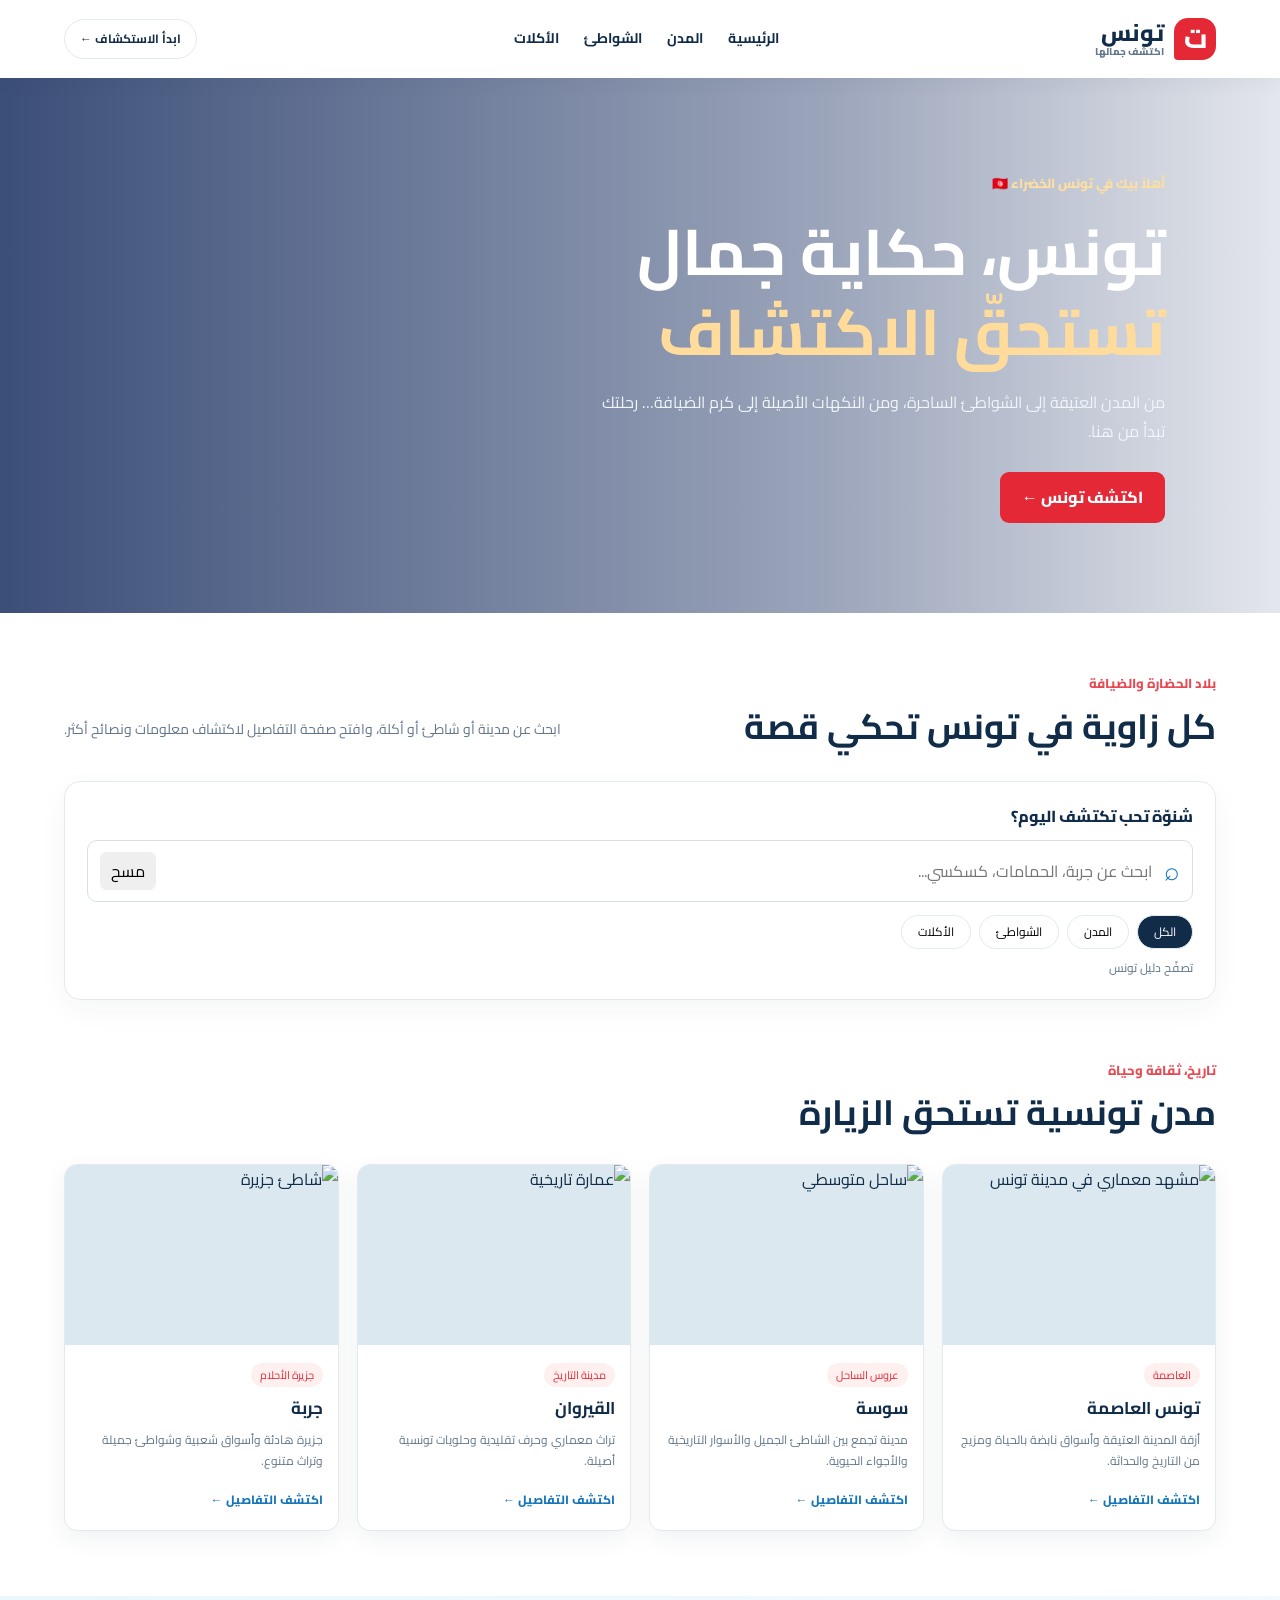
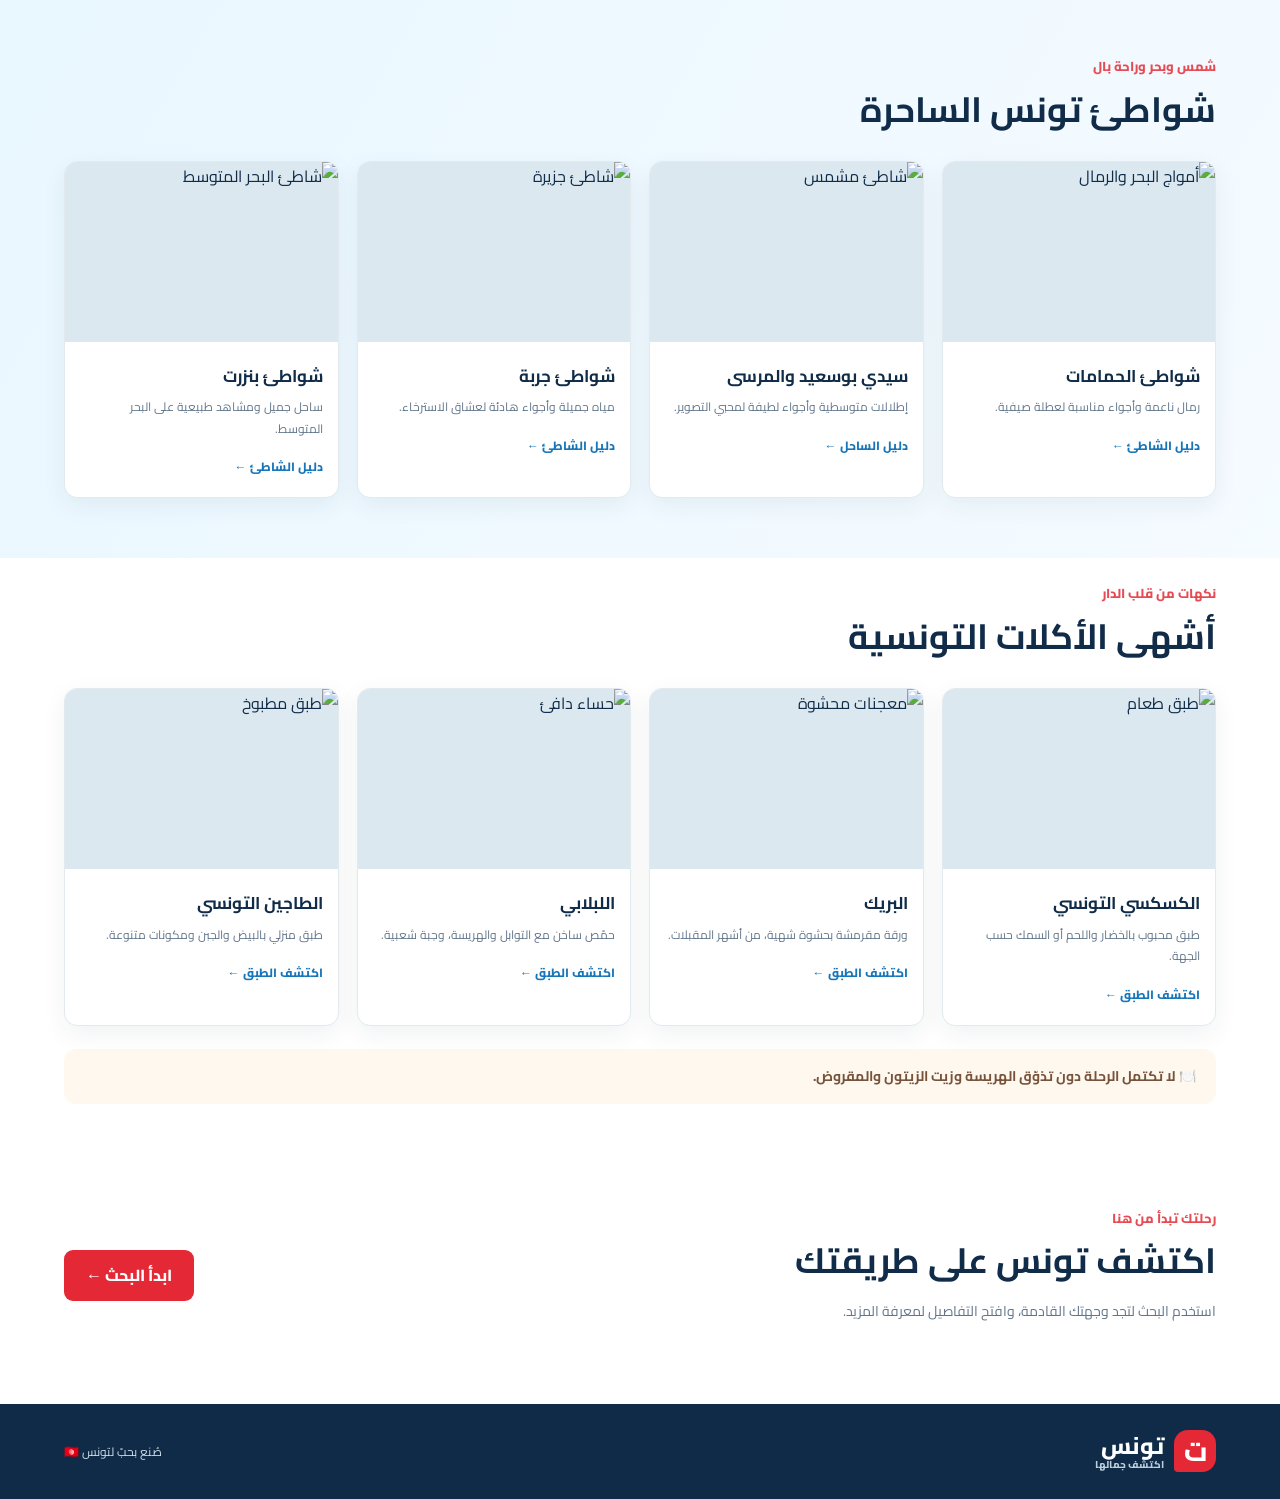
==== index.html @ 90a3eff9 "Add files via upload" ====
<!doctype html>
<html lang="ar" dir="rtl"><head>
<meta charset="utf-8"><meta name="viewport" content="width=device-width,initial-scale=1">
<meta name="description" content="دليلك لاكتشاف مدن تونس وشواطئها وأكلاتها التقليدية">
<title>تونس | اكتشف جمالها</title><link rel="stylesheet" href="style.css">
<link href="https://fonts.googleapis.com/css2?family=Cairo:wght@400;600;700;800&display=swap" rel="stylesheet">
<script src="app.js" defer></script></head><body>
<header class="topbar"><a class="brand" href="index.html"><span class="logo">ت</span><span>تونس<small>اكتشف جمالها</small></span></a><button id="menuToggle" class="menu-toggle" aria-label="القائمة">☰</button><nav id="mainNav"><a href="#home">الرئيسية</a><a href="#cities">المدن</a><a href="#beaches">الشواطئ</a><a href="#food">الأكلات</a></nav><a class="nav-cta" href="#explore">ابدأ الاستكشاف ←</a></header>
<main><section class="hero" id="home"><div class="shade"></div><div class="hero-text"><span class="kicker">أهلاً بيك في تونس الخضراء 🇹🇳</span><h1>تونس، حكاية جمال<br><em>تستحقّ الاكتشاف</em></h1><p>من المدن العتيقة إلى الشواطئ الساحرة، ومن النكهات الأصيلة إلى كرم الضيافة… رحلتك تبدأ من هنا.</p><a class="btn" href="#explore">اكتشف تونس ←</a></div></section>
<section class="intro wrap" id="explore"><div><span class="kicker">بلاد الحضارة والضيافة</span><h2>كل زاوية في تونس تحكي قصة</h2></div><p>ابحث عن مدينة أو شاطئ أو أكلة، وافتح صفحة التفاصيل لاكتشاف معلومات ونصائح أكثر.</p></section>
<section class="search wrap"><label for="siteSearch">شنوّة تحب تكتشف اليوم؟</label><div class="searchbox"><span>⌕</span><input id="siteSearch" type="search" placeholder="ابحث عن جربة، الحمامات، كسكسي..." autocomplete="off"><button id="clearSearch">مسح</button></div><div class="filters"><button class="filter selected" data-filter="all">الكل</button><button class="filter" data-filter="city">المدن</button><button class="filter" data-filter="beach">الشواطئ</button><button class="filter" data-filter="food">الأكلات</button></div><p id="resultCount" aria-live="polite">تصفّح دليل تونس</p></section>
<section class="section wrap" id="cities"><div class="section-title"><div><span class="kicker">تاريخ، ثقافة وحياة</span><h2>مدن تونسية تستحق الزيارة</h2></div></div><div class="cards">
<article class="card searchable" data-type="city" data-search="تونس العاصمة المدينة العتيقة أسواق تاريخ"><img loading="lazy" src="https://www.annahar.com/Library/Images/Uploaded%20Images/2024/04/03/Hussein/%D8%B3%D9%8A%D8%AF%D9%8A%205.jpg" alt="مشهد معماري في مدينة تونس"><div class="cardbody"><span class="tag">العاصمة</span><h3>تونس العاصمة</h3><p>أزقة المدينة العتيقة وأسواق نابضة بالحياة ومزيج من التاريخ والحداثة.</p><a href="details.html?id=tunis">اكتشف التفاصيل ←</a></div></article>
<article class="card searchable" data-type="city" data-search="سوسة عروس الساحل رباط المدينة القديمة بحر"><img loading="lazy" src="https://images.unsplash.com/photo-1533105079780-92b9be482077?auto=format&fit=crop&w=900&q=80" alt="ساحل متوسطي"><div class="cardbody"><span class="tag">عروس الساحل</span><h3>سوسة</h3><p>مدينة تجمع بين الشاطئ الجميل والأسوار التاريخية والأجواء الحيوية.</p><a href="details.html?id=sousse">اكتشف التفاصيل ←</a></div></article>
<article class="card searchable" data-type="city" data-search="القيروان جامع عقبة تاريخ تراث مقروض"><img loading="lazy" src="https://encrypted-tbn0.gstatic.com/images?q=tbn:ANd9GcS9FMo5fUjIo7PcKQm0TyCWsx7oqB30rWTfc93FbbkPeQ&s=10" alt="عمارة تاريخية"><div class="cardbody"><span class="tag">مدينة التاريخ</span><h3>القيروان</h3><p>تراث معماري وحرف تقليدية وحلويات تونسية أصيلة.</p><a href="details.html?id=kairouan">اكتشف التفاصيل ←</a></div></article>
<article class="card searchable" data-type="city" data-search="جربة جزيرة حومة السوق تراث شواطئ"><img loading="lazy" src="https://encrypted-tbn0.gstatic.com/images?q=tbn:ANd9GcR-RrrjfS2NwrB81ai-e4RfOuL0DqcjdCeeDGJfl-YOlg&s=10" alt="شاطئ جزيرة"><div class="cardbody"><span class="tag">جزيرة الأحلام</span><h3>جربة</h3><p>جزيرة هادئة وأسواق شعبية وشواطئ جميلة وتراث متنوع.</p><a href="details.html?id=djerba">اكتشف التفاصيل ←</a></div></article>
</div></section>
<section class="beach-band" id="beaches"><div class="wrap"><div class="section-title"><div><span class="kicker">شمس وبحر وراحة بال</span><h2>شواطئ تونس الساحرة</h2></div></div><div class="cards">
<article class="card searchable" data-type="beach" data-search="الحمامات شاطئ رمال سباحة"><img loading="lazy" src="https://images.unsplash.com/photo-1500375592092-40eb2168fd21?auto=format&fit=crop&w=900&q=80" alt="أمواج البحر والرمال"><div class="cardbody"><h3>شواطئ الحمامات</h3><p>رمال ناعمة وأجواء مناسبة لعطلة صيفية.</p><a href="details.html?id=hammamet">دليل الشاطئ ←</a></div></article>
<article class="card searchable" data-type="beach" data-search="سيدي بوسعيد المرسى ساحل تصوير أزرق أبيض"><img loading="lazy" src="https://images.unsplash.com/photo-1519046904884-53103b34b206?auto=format&fit=crop&w=900&q=80" alt="شاطئ مشمس"><div class="cardbody"><h3>سيدي بوسعيد والمرسى</h3><p>إطلالات متوسطية وأجواء لطيفة لمحبي التصوير.</p><a href="details.html?id=sidi">دليل الساحل ←</a></div></article>
<article class="card searchable" data-type="beach" data-search="جربة شواطئ جزيرة استرخاء"><img loading="lazy" src="https://images.unsplash.com/photo-1510414842594-a61c69b5ae57?auto=format&fit=crop&w=900&q=80" alt="شاطئ جزيرة"><div class="cardbody"><h3>شواطئ جربة</h3><p>مياه جميلة وأجواء هادئة لعشاق الاسترخاء.</p><a href="details.html?id=djerba-beach">دليل الشاطئ ←</a></div></article>
<article class="card searchable" data-type="beach" data-search="بنزرت شاطئ شمال تونس بحر المتوسط"><img loading="lazy" src="https://images.unsplash.com/photo-1507525428034-b723cf961d3e?auto=format&fit=crop&w=900&q=80" alt="شاطئ البحر المتوسط"><div class="cardbody"><h3>شواطئ بنزرت</h3><p>ساحل جميل ومشاهد طبيعية على البحر المتوسط.</p><a href="details.html?id=bizerte">دليل الشاطئ ←</a></div></article>
</div></div></section>
<section class="section wrap" id="food"><div class="section-title"><div><span class="kicker">نكهات من قلب الدار</span><h2>أشهى الأكلات التونسية</h2></div></div><div class="cards">
<article class="card searchable" data-type="food" data-search="كسكسي تونسي سمك لحم خضار"><img loading="lazy" src="https://images.unsplash.com/photo-1512621776951-a57141f2eefd?auto=format&fit=crop&w=900&q=80" alt="طبق طعام"><div class="cardbody"><h3>الكسكسي التونسي</h3><p>طبق محبوب بالخضار واللحم أو السمك حسب الجهة.</p><a href="details.html?id=couscous">اكتشف الطبق ←</a></div></article>
<article class="card searchable" data-type="food" data-search="بريك بيض تونة مقبلات مقرمش"><img loading="lazy" src="https://images.unsplash.com/photo-1601050690597-df0568f70950?auto=format&fit=crop&w=900&q=80" alt="معجنات محشوة"><div class="cardbody"><h3>البريك</h3><p>ورقة مقرمشة بحشوة شهية، من أشهر المقبلات.</p><a href="details.html?id=brik">اكتشف الطبق ←</a></div></article>
<article class="card searchable" data-type="food" data-search="لبلابي حمص هريسة كمون خبز"><img loading="lazy" src="https://encrypted-tbn0.gstatic.com/images?q=tbn:ANd9GcRwDXMjP7JXhAdCSXDHCG9LVnYcU50M7uGa17taUh1uY4APkXZJzUynOUFg&s=10" alt="حساء دافئ"><div class="cardbody"><h3>اللبلابي</h3><p>حمّص ساخن مع التوابل والهريسة، وجبة شعبية.</p><a href="details.html?id=lablabi">اكتشف الطبق ←</a></div></article>
<article class="card searchable" data-type="food" data-search="طاجين تونسي بيض جبن دجاج"><img loading="lazy" src="https://encrypted-tbn0.gstatic.com/images?q=tbn:ANd9GcTrLNKzUUDlCjqAhgyB8y6R-3v8ib4MjW80gi30BuTQjQ&s=10" alt="طبق مطبوخ"><div class="cardbody"><h3>الطاجين التونسي</h3><p>طبق منزلي بالبيض والجبن ومكونات متنوعة.</p><a href="details.html?id=tajine">اكتشف الطبق ←</a></div></article>
</div><p class="foodnote">🍽️ لا تكتمل الرحلة دون تذوّق الهريسة وزيت الزيتون والمقروض.</p></section>
<section class="closing wrap"><div><span class="kicker">رحلتك تبدأ من هنا</span><h2>اكتشف تونس على طريقتك</h2><p>استخدم البحث لتجد وجهتك القادمة، وافتح التفاصيل لمعرفة المزيد.</p></div><a class="btn" href="#explore">ابدأ البحث ←</a></section></main>
<footer><a class="brand" href="index.html"><span class="logo">ت</span><span>تونس<small>اكتشف جمالها</small></span></a><p>صُنع بحبّ لتونس 🇹🇳</p></footer></body></html>
---- style.css ----
*{box-sizing:border-box} :root{--navy:#102c49;--blue:#1676b9;--red:#e52835;--muted:#61758b;--line:#e2eaf0}html{scroll-behavior:smooth;scroll-padding-top:95px}body{margin:0;font-family:Cairo,Tahoma,Arial,sans-serif;color:var(--navy);line-height:1.8}a{color:inherit;text-decoration:none}button,input{font:inherit}[hidden]{display:none!important}.wrap{width:min(1180px,90%);margin-inline:auto}.topbar{min-height:78px;padding:12px 5%;display:flex;align-items:center;justify-content:space-between;gap:20px;background:#fff;position:sticky;top:0;z-index:5;box-shadow:0 4px 20px #0e29420c}.brand{display:flex;align-items:center;gap:10px;font-size:23px;font-weight:800;line-height:1.15}.brand small{display:block;font-size:10px;color:var(--muted)}.logo{display:grid;place-items:center;width:42px;height:42px;background:var(--red);color:white;border-radius:14px 14px 14px 4px;font-size:27px}nav{display:flex;gap:25px;font-size:14px;font-weight:700}nav a:hover{color:var(--red)}.nav-cta{border:1px solid var(--line);border-radius:999px;padding:8px 15px;font-size:12px;font-weight:700;white-space:nowrap}.menu-toggle{display:none}.hero{min-height:535px;position:relative;display:flex;align-items:center;padding:60px 9%;color:white;background:url('https://images.unsplash.com/photo-1533105079780-92b9be482077?auto=format&fit=crop&w=2000&q=85') center/cover}.shade{position:absolute;inset:0;background:linear-gradient(90deg,#071f54c9,#071f5466 65%,#071f541c)}.hero-text{position:relative;max-width:650px}.kicker{font-size:13px;color:#e64b54;font-weight:800}.hero .kicker{color:#ffdfa0}.hero h1{font-size:clamp(36px,5vw,64px);line-height:1.25;margin:15px 0}.hero h1 em{font-style:normal;color:#ffdc9b}.hero p{max-width:570px;color:#f0f5fa}.btn{display:inline-block;background:var(--red);color:#fff;border-radius:9px;padding:11px 22px;font-weight:800;margin-top:10px}.intro{display:flex;justify-content:space-between;align-items:end;gap:35px;padding-top:55px;padding-bottom:25px}.intro p,.closing p{max-width:500px;color:var(--muted);font-size:14px}h2{font-size:clamp(25px,3vw,35px);line-height:1.4;margin:5px 0}.search{border:1px solid var(--line);border-radius:16px;padding:20px 22px;box-shadow:0 10px 30px #102c490b;margin-bottom:35px}.search label{font-weight:800;display:block;margin-bottom:9px}.searchbox{display:flex;align-items:center;gap:10px;border:1px solid #d6e0e9;border-radius:10px;padding:7px 12px}.searchbox span{font-size:26px;color:var(--blue)}.searchbox input{border:0;outline:0;min-width:0;flex:1}.searchbox button{border:0;border-radius:7px;padding:5px 11px;cursor:pointer}.filters{display:flex;gap:8px;flex-wrap:wrap;margin-top:13px}.filter{border:1px solid var(--line);background:white;border-radius:999px;padding:5px 16px;font-size:12px;cursor:pointer}.filter.selected,.filter:hover{background:var(--navy);color:white}.search #resultCount{font-size:12px;color:var(--muted);margin:8px 0 0}.section{padding:20px 0 65px}.section-title{display:flex;align-items:center;justify-content:space-between;margin-bottom:22px}.cards{display:grid;grid-template-columns:repeat(4,minmax(0,1fr));gap:18px}.card{border:1px solid var(--line);border-radius:13px;overflow:hidden;box-shadow:0 8px 25px #132d4610;transition:.2s;background:white;min-width:0}.card:hover{transform:translateY(-4px);box-shadow:0 14px 30px #132d4619}.card img{display:block;width:100%;height:180px;object-fit:cover;background:#dbe8ef}.cardbody{padding:14px 15px 17px}.cardbody h3{font-size:17px;margin:5px 0}.cardbody p{font-size:12px;color:var(--muted);margin:0 0 12px}.cardbody>a{color:var(--blue);font-size:12px;font-weight:800}.tag{font-size:11px;background:#fff0f0;color:var(--red);border-radius:999px;padding:2px 9px}.beach-band{background:linear-gradient(120deg,#e9f7ff,#f5fbff);padding:55px 0 60px}.foodnote{padding:15px 20px;background:#fff8ef;border-radius:12px;color:#76533a;font-size:14px;font-weight:700;margin-top:23px}.closing{display:flex;align-items:center;justify-content:space-between;gap:20px;padding:20px 0 65px}footer{background:#102b47;color:white;padding:25px 5%;display:flex;align-items:center;justify-content:space-between;gap:20px}footer .brand small{color:#bdcedd}footer p{font-size:12px;color:#d1deea}.detail-page{background:#f7fafc}.detail-main{padding-top:28px;padding-bottom:65px;min-height:70vh}.back{display:inline-block;color:var(--blue);font-weight:800;margin-bottom:16px}.detail-card{background:#fff;border:1px solid var(--line);border-radius:17px;overflow:hidden}.detail-cover{height:370px;position:relative;background:#dbe8ef}.detail-cover img{width:100%;height:100%;object-fit:cover}.detail-shade{position:absolute;inset:0;background:linear-gradient(0deg,#071f54c9,transparent 80%)}.detail-heading{position:absolute;bottom:25px;right:5%;color:white}.detail-heading .kicker{color:#ffdfa0}.detail-heading h1{font-size:clamp(32px,5vw,50px);margin:5px 0}.detail-copy{padding:clamp(20px,5vw,48px)}.detail-intro{font-size:18px;font-weight:700}.detail-sections{display:grid;grid-template-columns:repeat(3,minmax(0,1fr));gap:15px}.info{border:1px solid var(--line);border-radius:12px;padding:16px;background:#fbfdff}.info h2{font-size:17px;color:var(--blue)}.info p{font-size:13px;color:var(--muted)}.tags{display:flex;gap:8px;flex-wrap:wrap;margin:20px 0}.tags span{background:#fff0f0;color:#b9202d;border-radius:99px;padding:4px 12px;font-size:12px}.notfound{text-align:center;padding:70px 15px}.loading{text-align:center;padding:50px}@media(max-width:950px){.topbar{flex-wrap:wrap}.cards{grid-template-columns:repeat(2,minmax(0,1fr))}.card img{height:205px}.detail-sections{grid-template-columns:1fr 1fr}}@media(max-width:620px){.topbar{gap:10px}.brand{font-size:20px}.logo{width:37px;height:37px}.menu-toggle{display:block;border:1px solid var(--line);background:white;border-radius:8px;padding:5px 11px;font-size:20px;margin-right:auto}.topbar nav{display:none;order:5;flex-direction:column;width:100%;gap:4px}.topbar nav.open{display:flex}.topbar nav a{padding:7px}.nav-cta{font-size:10px;padding:7px 9px}.hero{min-height:480px;padding:45px 7%;background-position:58%}.hero h1{font-size:37px}.hero p{font-size:14px}.intro{display:block;padding-top:38px}.intro p{margin-top:10px}.search{padding:15px;margin-bottom:20px}.cards{gap:10px}.card img{height:125px}.cardbody{padding:9px}.cardbody h3{font-size:14px}.cardbody p{font-size:11px}.cardbody>a{font-size:11px}.tag{font-size:9px}.section{padding-bottom:42px}.beach-band{padding:38px 0}.closing{display:block;padding-bottom:40px}.detail-cover{height:270px}.detail-heading{right:20px}.detail-copy{padding:18px 14px}.detail-intro{font-size:15px}.detail-sections{grid-template-columns:1fr}.info{padding:13px}footer{flex-wrap:wrap;justify-content:center;text-align:center}footer .brand{width:100%;justify-content:center}}
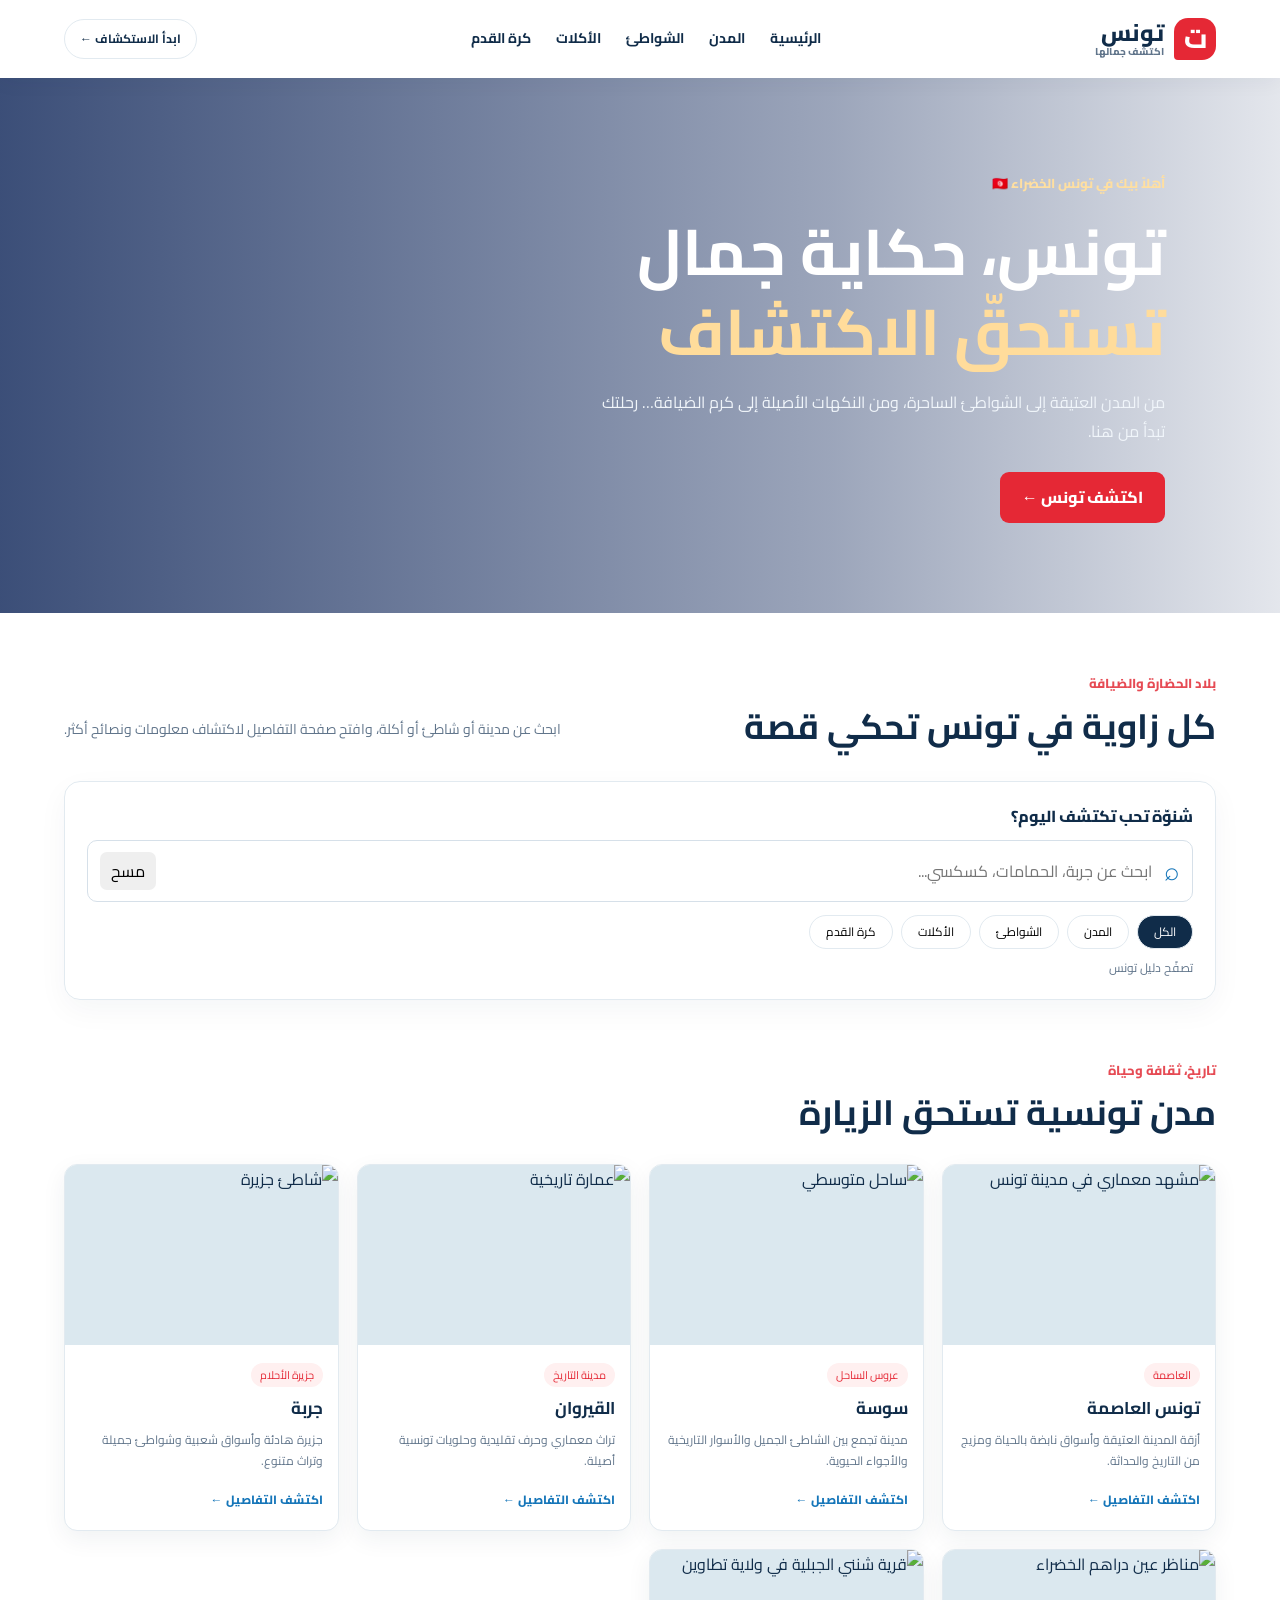
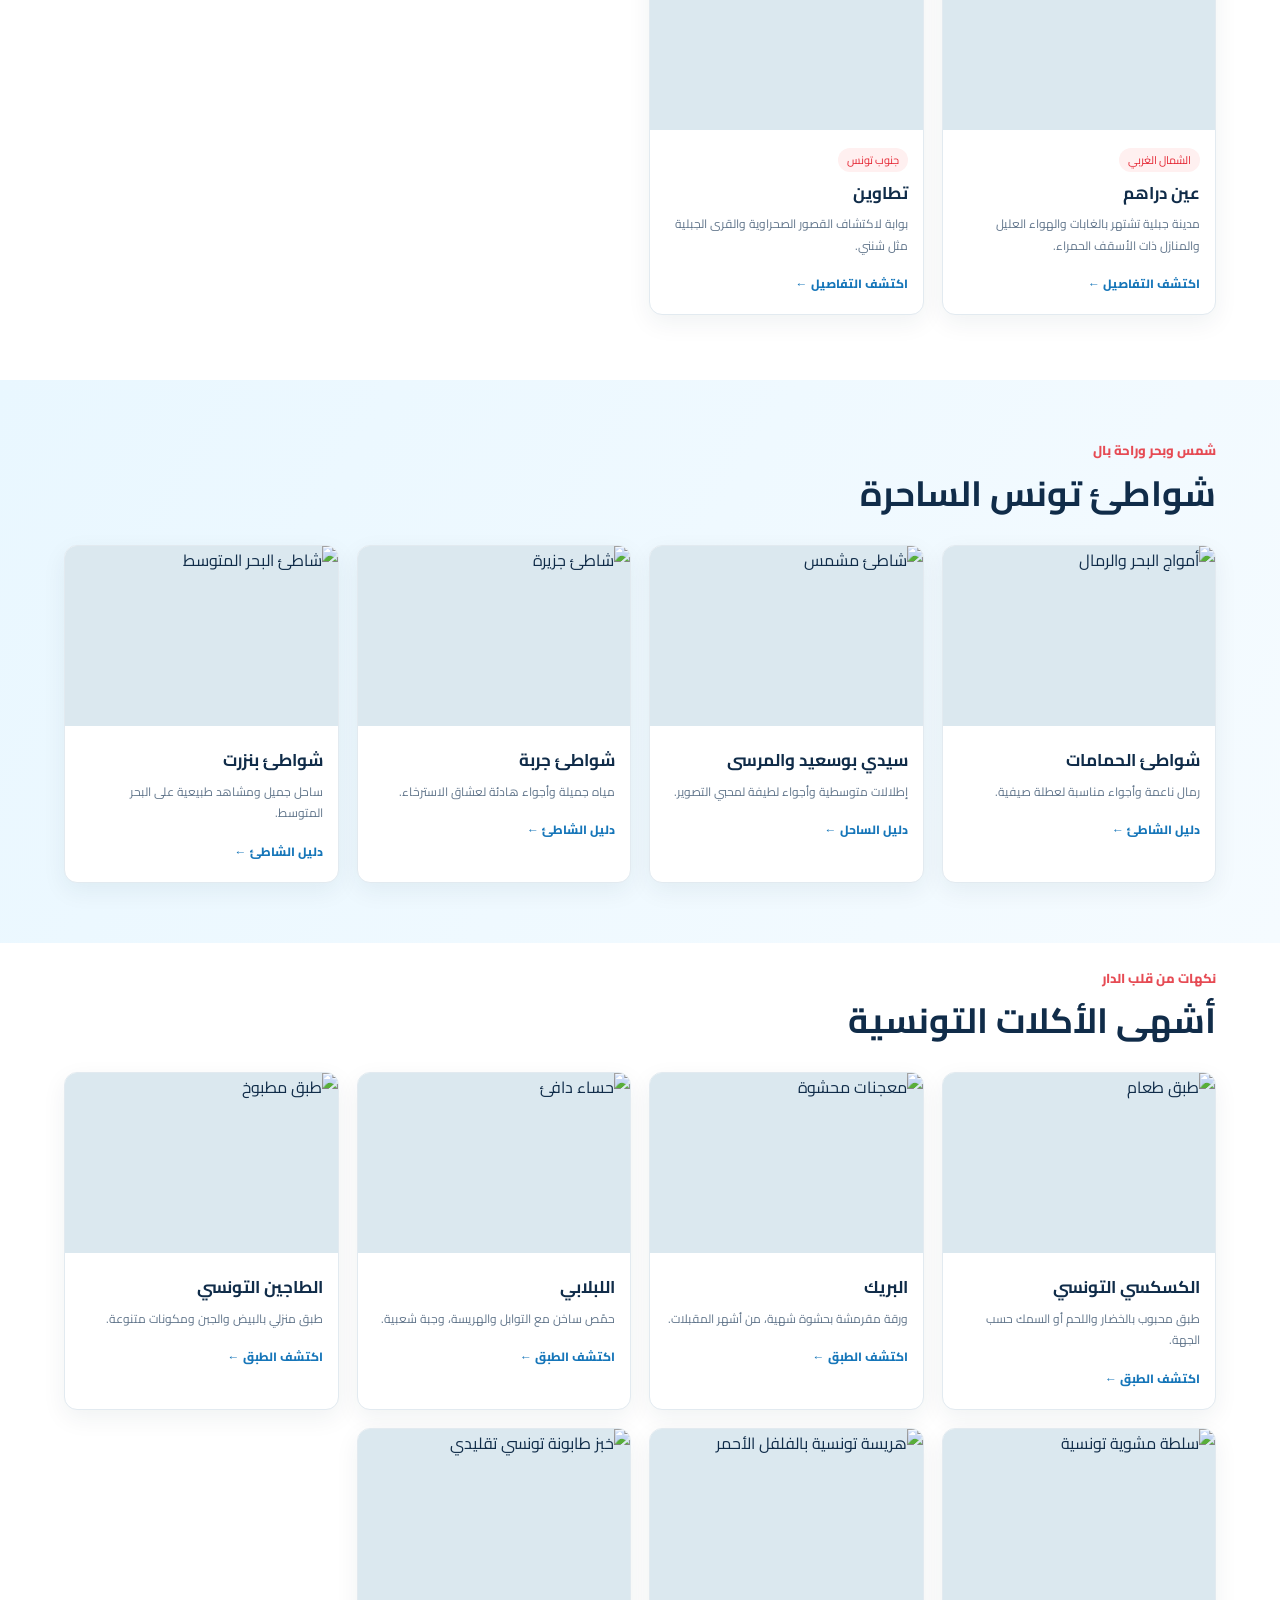
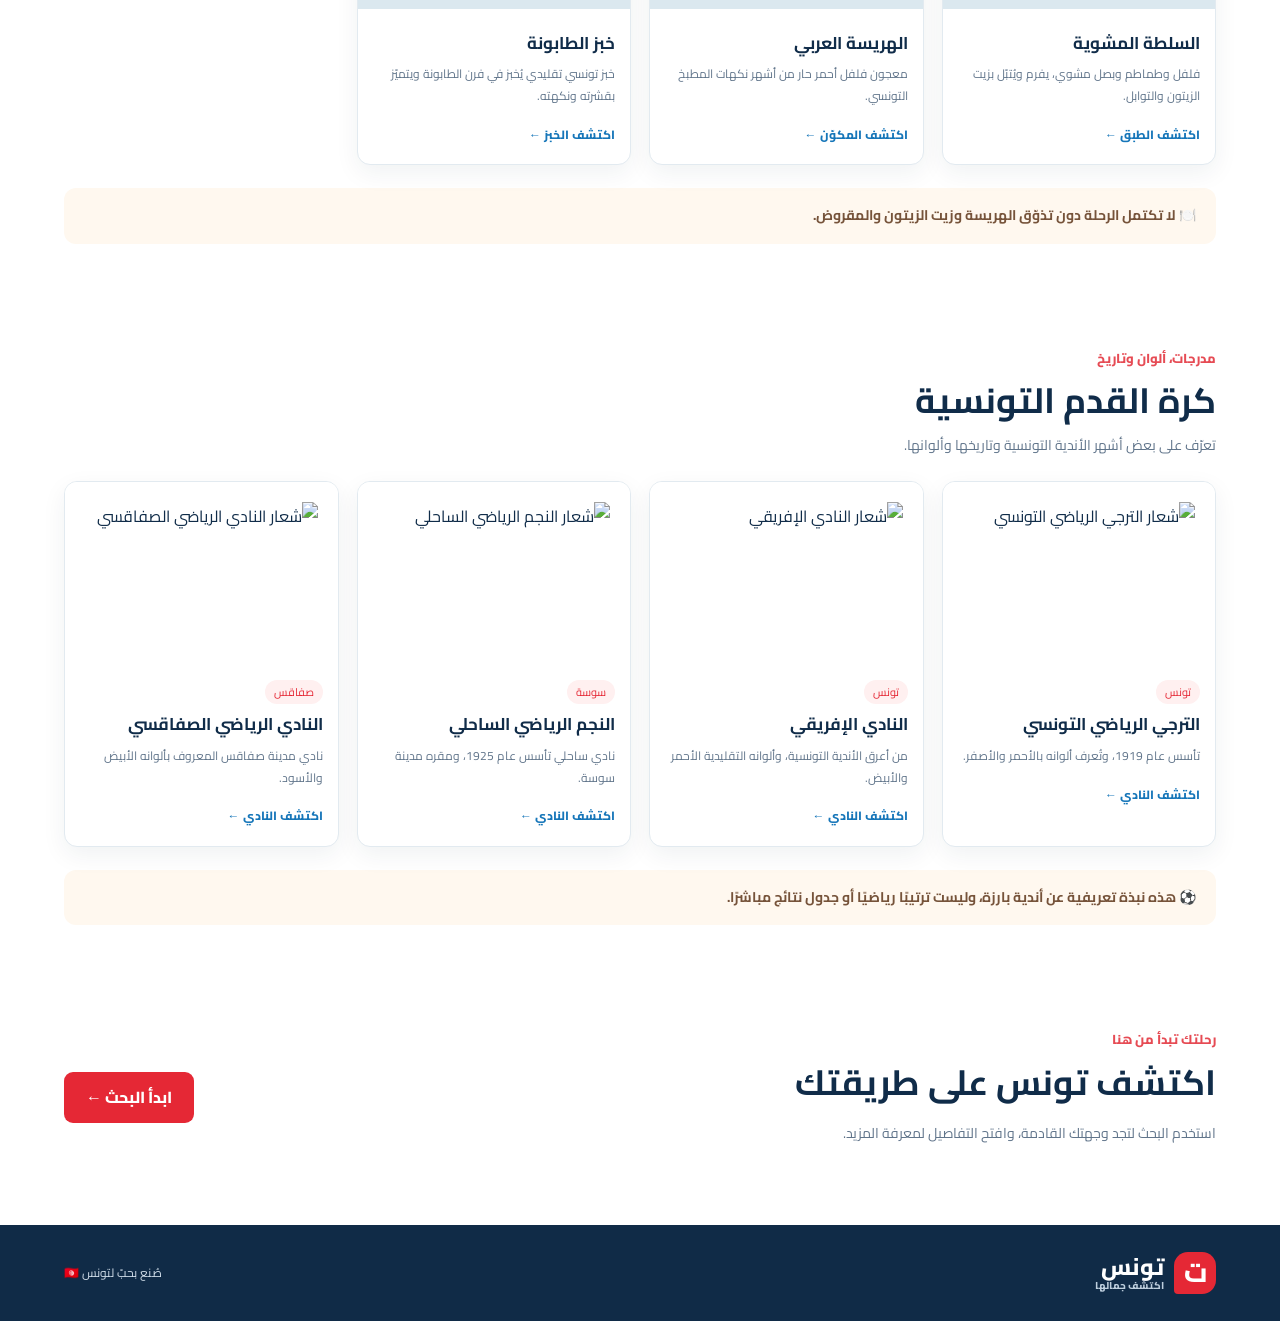
==== commit 918433ac: "Add files via upload" ====
--- a/index.html
+++ b/index.html
@@ -5,27 +5,38 @@
 <title>تونس | اكتشف جمالها</title><link rel="stylesheet" href="style.css">
 <link href="https://fonts.googleapis.com/css2?family=Cairo:wght@400;600;700;800&display=swap" rel="stylesheet">
 <script src="app.js" defer></script></head><body>
-<header class="topbar"><a class="brand" href="index.html"><span class="logo">ت</span><span>تونس<small>اكتشف جمالها</small></span></a><button id="menuToggle" class="menu-toggle" aria-label="القائمة">☰</button><nav id="mainNav"><a href="#home">الرئيسية</a><a href="#cities">المدن</a><a href="#beaches">الشواطئ</a><a href="#food">الأكلات</a></nav><a class="nav-cta" href="#explore">ابدأ الاستكشاف ←</a></header>
+<header class="topbar"><a class="brand" href="index.html"><span class="logo">ت</span><span>تونس<small>اكتشف جمالها</small></span></a><button id="menuToggle" class="menu-toggle" aria-label="القائمة">☰</button><nav id="mainNav"><a href="#home">الرئيسية</a><a href="#cities">المدن</a><a href="#beaches">الشواطئ</a><a href="#food">الأكلات</a><a href="#football">كرة القدم</a></nav><a class="nav-cta" href="#explore">ابدأ الاستكشاف ←</a></header>
 <main><section class="hero" id="home"><div class="shade"></div><div class="hero-text"><span class="kicker">أهلاً بيك في تونس الخضراء 🇹🇳</span><h1>تونس، حكاية جمال<br><em>تستحقّ الاكتشاف</em></h1><p>من المدن العتيقة إلى الشواطئ الساحرة، ومن النكهات الأصيلة إلى كرم الضيافة… رحلتك تبدأ من هنا.</p><a class="btn" href="#explore">اكتشف تونس ←</a></div></section>
 <section class="intro wrap" id="explore"><div><span class="kicker">بلاد الحضارة والضيافة</span><h2>كل زاوية في تونس تحكي قصة</h2></div><p>ابحث عن مدينة أو شاطئ أو أكلة، وافتح صفحة التفاصيل لاكتشاف معلومات ونصائح أكثر.</p></section>
-<section class="search wrap"><label for="siteSearch">شنوّة تحب تكتشف اليوم؟</label><div class="searchbox"><span>⌕</span><input id="siteSearch" type="search" placeholder="ابحث عن جربة، الحمامات، كسكسي..." autocomplete="off"><button id="clearSearch">مسح</button></div><div class="filters"><button class="filter selected" data-filter="all">الكل</button><button class="filter" data-filter="city">المدن</button><button class="filter" data-filter="beach">الشواطئ</button><button class="filter" data-filter="food">الأكلات</button></div><p id="resultCount" aria-live="polite">تصفّح دليل تونس</p></section>
+<section class="search wrap"><label for="siteSearch">شنوّة تحب تكتشف اليوم؟</label><div class="searchbox"><span>⌕</span><input id="siteSearch" type="search" placeholder="ابحث عن جربة، الحمامات، كسكسي..." autocomplete="off"><button id="clearSearch">مسح</button></div><div class="filters"><button class="filter selected" data-filter="all">الكل</button><button class="filter" data-filter="city">المدن</button><button class="filter" data-filter="beach">الشواطئ</button><button class="filter" data-filter="food">الأكلات</button><button class="filter" data-filter="football">كرة القدم</button></div><p id="resultCount" aria-live="polite">تصفّح دليل تونس</p></section>
 <section class="section wrap" id="cities"><div class="section-title"><div><span class="kicker">تاريخ، ثقافة وحياة</span><h2>مدن تونسية تستحق الزيارة</h2></div></div><div class="cards">
 <article class="card searchable" data-type="city" data-search="تونس العاصمة المدينة العتيقة أسواق تاريخ"><img loading="lazy" src="https://www.annahar.com/Library/Images/Uploaded%20Images/2024/04/03/Hussein/%D8%B3%D9%8A%D8%AF%D9%8A%205.jpg" alt="مشهد معماري في مدينة تونس"><div class="cardbody"><span class="tag">العاصمة</span><h3>تونس العاصمة</h3><p>أزقة المدينة العتيقة وأسواق نابضة بالحياة ومزيج من التاريخ والحداثة.</p><a href="details.html?id=tunis">اكتشف التفاصيل ←</a></div></article>
-<article class="card searchable" data-type="city" data-search="سوسة عروس الساحل رباط المدينة القديمة بحر"><img loading="lazy" src="https://images.unsplash.com/photo-1533105079780-92b9be482077?auto=format&fit=crop&w=900&q=80" alt="ساحل متوسطي"><div class="cardbody"><span class="tag">عروس الساحل</span><h3>سوسة</h3><p>مدينة تجمع بين الشاطئ الجميل والأسوار التاريخية والأجواء الحيوية.</p><a href="details.html?id=sousse">اكتشف التفاصيل ←</a></div></article>
+<article class="card searchable" data-type="city" data-search="سوسة عروس الساحل رباط المدينة القديمة بحر"><img loading="lazy" src="https://commons.wikimedia.org/wiki/Special:FilePath/Sousse%20medina.jpg?width=1000" alt="ساحل متوسطي"><div class="cardbody"><span class="tag">عروس الساحل</span><h3>سوسة</h3><p>مدينة تجمع بين الشاطئ الجميل والأسوار التاريخية والأجواء الحيوية.</p><a href="details.html?id=sousse">اكتشف التفاصيل ←</a></div></article>
 <article class="card searchable" data-type="city" data-search="القيروان جامع عقبة تاريخ تراث مقروض"><img loading="lazy" src="https://encrypted-tbn0.gstatic.com/images?q=tbn:ANd9GcS9FMo5fUjIo7PcKQm0TyCWsx7oqB30rWTfc93FbbkPeQ&s=10" alt="عمارة تاريخية"><div class="cardbody"><span class="tag">مدينة التاريخ</span><h3>القيروان</h3><p>تراث معماري وحرف تقليدية وحلويات تونسية أصيلة.</p><a href="details.html?id=kairouan">اكتشف التفاصيل ←</a></div></article>
 <article class="card searchable" data-type="city" data-search="جربة جزيرة حومة السوق تراث شواطئ"><img loading="lazy" src="https://encrypted-tbn0.gstatic.com/images?q=tbn:ANd9GcR-RrrjfS2NwrB81ai-e4RfOuL0DqcjdCeeDGJfl-YOlg&s=10" alt="شاطئ جزيرة"><div class="cardbody"><span class="tag">جزيرة الأحلام</span><h3>جربة</h3><p>جزيرة هادئة وأسواق شعبية وشواطئ جميلة وتراث متنوع.</p><a href="details.html?id=djerba">اكتشف التفاصيل ←</a></div></article>
+<article class="card searchable" data-type="city" data-search="عين دراهم جندوبة غابات صنوبر جبال شمال غرب تونس"><img loading="lazy" src="https://commons.wikimedia.org/wiki/Special:FilePath/Ai%2011%20%282%29.jpg?width=1000" alt="مناظر عين دراهم الخضراء"><div class="cardbody"><span class="tag">الشمال الغربي</span><h3>عين دراهم</h3><p>مدينة جبلية تشتهر بالغابات والهواء العليل والمنازل ذات الأسقف الحمراء.</p><a href="details.html?id=ain-draham">اكتشف التفاصيل ←</a></div></article>
+<article class="card searchable" data-type="city" data-search="تطاوين الجنوب التونسي قصور جبلية شنني القصور الصحراوية"><img loading="lazy" src="https://commons.wikimedia.org/wiki/Special:FilePath/Chenini18.jpg?width=1000" alt="قرية شنني الجبلية في ولاية تطاوين"><div class="cardbody"><span class="tag">جنوب تونس</span><h3>تطاوين</h3><p>بوابة لاكتشاف القصور الصحراوية والقرى الجبلية مثل شنني.</p><a href="details.html?id=tataouine">اكتشف التفاصيل ←</a></div></article>
 </div></section>
 <section class="beach-band" id="beaches"><div class="wrap"><div class="section-title"><div><span class="kicker">شمس وبحر وراحة بال</span><h2>شواطئ تونس الساحرة</h2></div></div><div class="cards">
-<article class="card searchable" data-type="beach" data-search="الحمامات شاطئ رمال سباحة"><img loading="lazy" src="https://images.unsplash.com/photo-1500375592092-40eb2168fd21?auto=format&fit=crop&w=900&q=80" alt="أمواج البحر والرمال"><div class="cardbody"><h3>شواطئ الحمامات</h3><p>رمال ناعمة وأجواء مناسبة لعطلة صيفية.</p><a href="details.html?id=hammamet">دليل الشاطئ ←</a></div></article>
-<article class="card searchable" data-type="beach" data-search="سيدي بوسعيد المرسى ساحل تصوير أزرق أبيض"><img loading="lazy" src="https://images.unsplash.com/photo-1519046904884-53103b34b206?auto=format&fit=crop&w=900&q=80" alt="شاطئ مشمس"><div class="cardbody"><h3>سيدي بوسعيد والمرسى</h3><p>إطلالات متوسطية وأجواء لطيفة لمحبي التصوير.</p><a href="details.html?id=sidi">دليل الساحل ←</a></div></article>
-<article class="card searchable" data-type="beach" data-search="جربة شواطئ جزيرة استرخاء"><img loading="lazy" src="https://images.unsplash.com/photo-1510414842594-a61c69b5ae57?auto=format&fit=crop&w=900&q=80" alt="شاطئ جزيرة"><div class="cardbody"><h3>شواطئ جربة</h3><p>مياه جميلة وأجواء هادئة لعشاق الاسترخاء.</p><a href="details.html?id=djerba-beach">دليل الشاطئ ←</a></div></article>
-<article class="card searchable" data-type="beach" data-search="بنزرت شاطئ شمال تونس بحر المتوسط"><img loading="lazy" src="https://images.unsplash.com/photo-1507525428034-b723cf961d3e?auto=format&fit=crop&w=900&q=80" alt="شاطئ البحر المتوسط"><div class="cardbody"><h3>شواطئ بنزرت</h3><p>ساحل جميل ومشاهد طبيعية على البحر المتوسط.</p><a href="details.html?id=bizerte">دليل الشاطئ ←</a></div></article>
+<article class="card searchable" data-type="beach" data-search="الحمامات شاطئ رمال سباحة"><img loading="lazy" src="https://commons.wikimedia.org/wiki/Special:FilePath/Hammamet%20Beach.jpg?width=1000" alt="أمواج البحر والرمال"><div class="cardbody"><h3>شواطئ الحمامات</h3><p>رمال ناعمة وأجواء مناسبة لعطلة صيفية.</p><a href="details.html?id=hammamet">دليل الشاطئ ←</a></div></article>
+<article class="card searchable" data-type="beach" data-search="سيدي بوسعيد المرسى ساحل تصوير أزرق أبيض"><img loading="lazy" src="https://commons.wikimedia.org/wiki/Special:FilePath/Sidi%20Bou%20Said%2C%20Tunisia%2C%2019%20March%202018%20DSC%208022.jpg?width=1000" alt="شاطئ مشمس"><div class="cardbody"><h3>سيدي بوسعيد والمرسى</h3><p>إطلالات متوسطية وأجواء لطيفة لمحبي التصوير.</p><a href="details.html?id=sidi">دليل الساحل ←</a></div></article>
+<article class="card searchable" data-type="beach" data-search="جربة شواطئ جزيرة استرخاء"><img loading="lazy" src="https://commons.wikimedia.org/wiki/Special:FilePath/Plage%20%C3%A0%20Djerba.jpg?width=1000" alt="شاطئ جزيرة"><div class="cardbody"><h3>شواطئ جربة</h3><p>مياه جميلة وأجواء هادئة لعشاق الاسترخاء.</p><a href="details.html?id=djerba-beach">دليل الشاطئ ←</a></div></article>
+<article class="card searchable" data-type="beach" data-search="بنزرت شاطئ شمال تونس بحر المتوسط"><img loading="lazy" src="https://commons.wikimedia.org/wiki/Special:FilePath/Old%20port%20of%20Bizerte.jpg?width=1000" alt="شاطئ البحر المتوسط"><div class="cardbody"><h3>شواطئ بنزرت</h3><p>ساحل جميل ومشاهد طبيعية على البحر المتوسط.</p><a href="details.html?id=bizerte">دليل الشاطئ ←</a></div></article>
 </div></div></section>
 <section class="section wrap" id="food"><div class="section-title"><div><span class="kicker">نكهات من قلب الدار</span><h2>أشهى الأكلات التونسية</h2></div></div><div class="cards">
 <article class="card searchable" data-type="food" data-search="كسكسي تونسي سمك لحم خضار"><img loading="lazy" src="https://images.unsplash.com/photo-1512621776951-a57141f2eefd?auto=format&fit=crop&w=900&q=80" alt="طبق طعام"><div class="cardbody"><h3>الكسكسي التونسي</h3><p>طبق محبوب بالخضار واللحم أو السمك حسب الجهة.</p><a href="details.html?id=couscous">اكتشف الطبق ←</a></div></article>
 <article class="card searchable" data-type="food" data-search="بريك بيض تونة مقبلات مقرمش"><img loading="lazy" src="https://images.unsplash.com/photo-1601050690597-df0568f70950?auto=format&fit=crop&w=900&q=80" alt="معجنات محشوة"><div class="cardbody"><h3>البريك</h3><p>ورقة مقرمشة بحشوة شهية، من أشهر المقبلات.</p><a href="details.html?id=brik">اكتشف الطبق ←</a></div></article>
 <article class="card searchable" data-type="food" data-search="لبلابي حمص هريسة كمون خبز"><img loading="lazy" src="https://encrypted-tbn0.gstatic.com/images?q=tbn:ANd9GcRwDXMjP7JXhAdCSXDHCG9LVnYcU50M7uGa17taUh1uY4APkXZJzUynOUFg&s=10" alt="حساء دافئ"><div class="cardbody"><h3>اللبلابي</h3><p>حمّص ساخن مع التوابل والهريسة، وجبة شعبية.</p><a href="details.html?id=lablabi">اكتشف الطبق ←</a></div></article>
 <article class="card searchable" data-type="food" data-search="طاجين تونسي بيض جبن دجاج"><img loading="lazy" src="https://encrypted-tbn0.gstatic.com/images?q=tbn:ANd9GcTrLNKzUUDlCjqAhgyB8y6R-3v8ib4MjW80gi30BuTQjQ&s=10" alt="طبق مطبوخ"><div class="cardbody"><h3>الطاجين التونسي</h3><p>طبق منزلي بالبيض والجبن ومكونات متنوعة.</p><a href="details.html?id=tajine">اكتشف الطبق ←</a></div></article>
+<article class="card searchable" data-type="food" data-search="سلطة مشوية سلاطة مشوية فلفل طماطم بصل تونسي"><img loading="lazy" src="https://commons.wikimedia.org/wiki/Special:FilePath/%D8%B3%D9%84%D8%B7%D8%A9%20%D9%85%D8%B4%D9%88%D9%8A%D8%A9%20%D8%AA%D9%88%D9%86%D8%B3%D9%8A%D8%A9.JPG?width=1000" alt="سلطة مشوية تونسية"><div class="cardbody"><h3>السلطة المشوية</h3><p>فلفل وطماطم وبصل مشوي، يفرم ويُتبّل بزيت الزيتون والتوابل.</p><a href="details.html?id=mechouia">اكتشف الطبق ←</a></div></article>
+<article class="card searchable" data-type="food" data-search="هريسة عربي هريسة تونسية فلفل أحمر ثوم كروية كمون"><img loading="lazy" src="https://commons.wikimedia.org/wiki/Special:FilePath/Capbon%20harissa%20vs%20homemade.jpg?width=1000" alt="هريسة تونسية بالفلفل الأحمر"><div class="cardbody"><h3>الهريسة العربي</h3><p>معجون فلفل أحمر حار من أشهر نكهات المطبخ التونسي.</p><a href="details.html?id=harissa">اكتشف المكوّن ←</a></div></article>
+<article class="card searchable" data-type="food" data-search="خبز الطابونة طابونة خبز تونسي تقليدي فرن طين"><img loading="lazy" src="https://commons.wikimedia.org/wiki/Special:FilePath/Pain%20Tabouna%2C%20Lamta%20Tunisie%2C%20mai%202013.jpg?width=1000" alt="خبز طابونة تونسي تقليدي"><div class="cardbody"><h3>خبز الطابونة</h3><p>خبز تونسي تقليدي يُخبز في فرن الطابونة ويتميّز بقشرته ونكهته.</p><a href="details.html?id=tabouna">اكتشف الخبز ←</a></div></article>
 </div><p class="foodnote">🍽️ لا تكتمل الرحلة دون تذوّق الهريسة وزيت الزيتون والمقروض.</p></section>
+<section class="section wrap" id="football"><div class="section-title"><div><span class="kicker">مدرجات، ألوان وتاريخ</span><h2>كرة القدم التونسية</h2><p class="section-lead">تعرّف على بعض أشهر الأندية التونسية وتاريخها وألوانها.</p></div></div><div class="cards">
+<article class="card searchable" data-type="football" data-search="الترجي الرياضي التونسي مكشخة أحمر أصفر تونس"><img loading="lazy" src="https://commons.wikimedia.org/wiki/Special:FilePath/Esperance%20Sportive%20de%20Tunis%20logo.png?width=500" alt="شعار الترجي الرياضي التونسي"><div class="cardbody"><span class="tag">تونس</span><h3>الترجي الرياضي التونسي</h3><p>تأسس عام 1919، وتُعرف ألوانه بالأحمر والأصفر.</p><a href="details.html?id=esperance">اكتشف النادي ←</a></div></article>
+<article class="card searchable" data-type="football" data-search="النادي الإفريقي كلوب أفريكان أحمر أبيض تونس"><img loading="lazy" src="https://commons.wikimedia.org/wiki/Special:FilePath/Logo%20Club%20Africain%20officiel.png?width=500" alt="شعار النادي الإفريقي"><div class="cardbody"><span class="tag">تونس</span><h3>النادي الإفريقي</h3><p>من أعرق الأندية التونسية، وألوانه التقليدية الأحمر والأبيض.</p><a href="details.html?id=club-africain">اكتشف النادي ←</a></div></article>
+<article class="card searchable" data-type="football" data-search="النجم الرياضي الساحلي سوسة أحمر أبيض"><img loading="lazy" src="https://commons.wikimedia.org/wiki/Special:FilePath/Etoile%20Sportive%20du%20Sahel%20logo.svg?width=500" alt="شعار النجم الرياضي الساحلي"><div class="cardbody"><span class="tag">سوسة</span><h3>النجم الرياضي الساحلي</h3><p>نادي ساحلي تأسس عام 1925، ومقره مدينة سوسة.</p><a href="details.html?id=etoile">اكتشف النادي ←</a></div></article>
+<article class="card searchable" data-type="football" data-search="النادي الرياضي الصفاقسي صفاقس أبيض أسود"><img loading="lazy" src="https://commons.wikimedia.org/wiki/Special:FilePath/Logo%20Club%20Sportif%20Sfaxien.png?width=500" alt="شعار النادي الرياضي الصفاقسي"><div class="cardbody"><span class="tag">صفاقس</span><h3>النادي الرياضي الصفاقسي</h3><p>نادي مدينة صفاقس المعروف بألوانه الأبيض والأسود.</p><a href="details.html?id=css">اكتشف النادي ←</a></div></article>
+</div><p class="foodnote">⚽ هذه نبذة تعريفية عن أندية بارزة، وليست ترتيبًا رياضيًا أو جدول نتائج مباشرًا.</p></section>
 <section class="closing wrap"><div><span class="kicker">رحلتك تبدأ من هنا</span><h2>اكتشف تونس على طريقتك</h2><p>استخدم البحث لتجد وجهتك القادمة، وافتح التفاصيل لمعرفة المزيد.</p></div><a class="btn" href="#explore">ابدأ البحث ←</a></section></main>
 <footer><a class="brand" href="index.html"><span class="logo">ت</span><span>تونس<small>اكتشف جمالها</small></span></a><p>صُنع بحبّ لتونس 🇹🇳</p></footer></body></html>
--- a/style.css
+++ b/style.css
@@ -1 +1,9 @@
 *{box-sizing:border-box} :root{--navy:#102c49;--blue:#1676b9;--red:#e52835;--muted:#61758b;--line:#e2eaf0}html{scroll-behavior:smooth;scroll-padding-top:95px}body{margin:0;font-family:Cairo,Tahoma,Arial,sans-serif;color:var(--navy);line-height:1.8}a{color:inherit;text-decoration:none}button,input{font:inherit}[hidden]{display:none!important}.wrap{width:min(1180px,90%);margin-inline:auto}.topbar{min-height:78px;padding:12px 5%;display:flex;align-items:center;justify-content:space-between;gap:20px;background:#fff;position:sticky;top:0;z-index:5;box-shadow:0 4px 20px #0e29420c}.brand{display:flex;align-items:center;gap:10px;font-size:23px;font-weight:800;line-height:1.15}.brand small{display:block;font-size:10px;color:var(--muted)}.logo{display:grid;place-items:center;width:42px;height:42px;background:var(--red);color:white;border-radius:14px 14px 14px 4px;font-size:27px}nav{display:flex;gap:25px;font-size:14px;font-weight:700}nav a:hover{color:var(--red)}.nav-cta{border:1px solid var(--line);border-radius:999px;padding:8px 15px;font-size:12px;font-weight:700;white-space:nowrap}.menu-toggle{display:none}.hero{min-height:535px;position:relative;display:flex;align-items:center;padding:60px 9%;color:white;background:url('https://images.unsplash.com/photo-1533105079780-92b9be482077?auto=format&fit=crop&w=2000&q=85') center/cover}.shade{position:absolute;inset:0;background:linear-gradient(90deg,#071f54c9,#071f5466 65%,#071f541c)}.hero-text{position:relative;max-width:650px}.kicker{font-size:13px;color:#e64b54;font-weight:800}.hero .kicker{color:#ffdfa0}.hero h1{font-size:clamp(36px,5vw,64px);line-height:1.25;margin:15px 0}.hero h1 em{font-style:normal;color:#ffdc9b}.hero p{max-width:570px;color:#f0f5fa}.btn{display:inline-block;background:var(--red);color:#fff;border-radius:9px;padding:11px 22px;font-weight:800;margin-top:10px}.intro{display:flex;justify-content:space-between;align-items:end;gap:35px;padding-top:55px;padding-bottom:25px}.intro p,.closing p{max-width:500px;color:var(--muted);font-size:14px}h2{font-size:clamp(25px,3vw,35px);line-height:1.4;margin:5px 0}.search{border:1px solid var(--line);border-radius:16px;padding:20px 22px;box-shadow:0 10px 30px #102c490b;margin-bottom:35px}.search label{font-weight:800;display:block;margin-bottom:9px}.searchbox{display:flex;align-items:center;gap:10px;border:1px solid #d6e0e9;border-radius:10px;padding:7px 12px}.searchbox span{font-size:26px;color:var(--blue)}.searchbox input{border:0;outline:0;min-width:0;flex:1}.searchbox button{border:0;border-radius:7px;padding:5px 11px;cursor:pointer}.filters{display:flex;gap:8px;flex-wrap:wrap;margin-top:13px}.filter{border:1px solid var(--line);background:white;border-radius:999px;padding:5px 16px;font-size:12px;cursor:pointer}.filter.selected,.filter:hover{background:var(--navy);color:white}.search #resultCount{font-size:12px;color:var(--muted);margin:8px 0 0}.section{padding:20px 0 65px}.section-title{display:flex;align-items:center;justify-content:space-between;margin-bottom:22px}.cards{display:grid;grid-template-columns:repeat(4,minmax(0,1fr));gap:18px}.card{border:1px solid var(--line);border-radius:13px;overflow:hidden;box-shadow:0 8px 25px #132d4610;transition:.2s;background:white;min-width:0}.card:hover{transform:translateY(-4px);box-shadow:0 14px 30px #132d4619}.card img{display:block;width:100%;height:180px;object-fit:cover;background:#dbe8ef}.cardbody{padding:14px 15px 17px}.cardbody h3{font-size:17px;margin:5px 0}.cardbody p{font-size:12px;color:var(--muted);margin:0 0 12px}.cardbody>a{color:var(--blue);font-size:12px;font-weight:800}.tag{font-size:11px;background:#fff0f0;color:var(--red);border-radius:999px;padding:2px 9px}.beach-band{background:linear-gradient(120deg,#e9f7ff,#f5fbff);padding:55px 0 60px}.foodnote{padding:15px 20px;background:#fff8ef;border-radius:12px;color:#76533a;font-size:14px;font-weight:700;margin-top:23px}.closing{display:flex;align-items:center;justify-content:space-between;gap:20px;padding:20px 0 65px}footer{background:#102b47;color:white;padding:25px 5%;display:flex;align-items:center;justify-content:space-between;gap:20px}footer .brand small{color:#bdcedd}footer p{font-size:12px;color:#d1deea}.detail-page{background:#f7fafc}.detail-main{padding-top:28px;padding-bottom:65px;min-height:70vh}.back{display:inline-block;color:var(--blue);font-weight:800;margin-bottom:16px}.detail-card{background:#fff;border:1px solid var(--line);border-radius:17px;overflow:hidden}.detail-cover{height:370px;position:relative;background:#dbe8ef}.detail-cover img{width:100%;height:100%;object-fit:cover}.detail-shade{position:absolute;inset:0;background:linear-gradient(0deg,#071f54c9,transparent 80%)}.detail-heading{position:absolute;bottom:25px;right:5%;color:white}.detail-heading .kicker{color:#ffdfa0}.detail-heading h1{font-size:clamp(32px,5vw,50px);margin:5px 0}.detail-copy{padding:clamp(20px,5vw,48px)}.detail-intro{font-size:18px;font-weight:700}.detail-sections{display:grid;grid-template-columns:repeat(3,minmax(0,1fr));gap:15px}.info{border:1px solid var(--line);border-radius:12px;padding:16px;background:#fbfdff}.info h2{font-size:17px;color:var(--blue)}.info p{font-size:13px;color:var(--muted)}.tags{display:flex;gap:8px;flex-wrap:wrap;margin:20px 0}.tags span{background:#fff0f0;color:#b9202d;border-radius:99px;padding:4px 12px;font-size:12px}.notfound{text-align:center;padding:70px 15px}.loading{text-align:center;padding:50px}@media(max-width:950px){.topbar{flex-wrap:wrap}.cards{grid-template-columns:repeat(2,minmax(0,1fr))}.card img{height:205px}.detail-sections{grid-template-columns:1fr 1fr}}@media(max-width:620px){.topbar{gap:10px}.brand{font-size:20px}.logo{width:37px;height:37px}.menu-toggle{display:block;border:1px solid var(--line);background:white;border-radius:8px;padding:5px 11px;font-size:20px;margin-right:auto}.topbar nav{display:none;order:5;flex-direction:column;width:100%;gap:4px}.topbar nav.open{display:flex}.topbar nav a{padding:7px}.nav-cta{font-size:10px;padding:7px 9px}.hero{min-height:480px;padding:45px 7%;background-position:58%}.hero h1{font-size:37px}.hero p{font-size:14px}.intro{display:block;padding-top:38px}.intro p{margin-top:10px}.search{padding:15px;margin-bottom:20px}.cards{gap:10px}.card img{height:125px}.cardbody{padding:9px}.cardbody h3{font-size:14px}.cardbody p{font-size:11px}.cardbody>a{font-size:11px}.tag{font-size:9px}.section{padding-bottom:42px}.beach-band{padding:38px 0}.closing{display:block;padding-bottom:40px}.detail-cover{height:270px}.detail-heading{right:20px}.detail-copy{padding:18px 14px}.detail-intro{font-size:15px}.detail-sections{grid-template-columns:1fr}.info{padding:13px}footer{flex-wrap:wrap;justify-content:center;text-align:center}footer .brand{width:100%;justify-content:center}}
+
+/* معرض الصور داخل صفحات التفاصيل */
+.photo-gallery{margin:34px 0 38px;padding-top:26px;border-top:1px solid #e8e4dc}.gallery-title{display:flex;align-items:end;justify-content:space-between;gap:16px;margin-bottom:18px}.gallery-title h2{font-size:clamp(1.45rem,3vw,2rem);margin:5px 0 0;color:var(--ink,#173b35)}.gallery-count{font-size:.9rem;color:#64716d;background:#f1f4f0;border-radius:999px;padding:7px 13px;white-space:nowrap}.gallery-grid{display:grid;grid-template-columns:repeat(3,minmax(0,1fr));gap:14px}.gallery-item{position:relative;display:block;padding:0;border:0;border-radius:16px;overflow:hidden;background:#e9eee9;text-align:right;cursor:pointer;min-width:0;box-shadow:0 5px 18px #18352b10;transition:transform .2s,box-shadow .2s}.gallery-item:hover{transform:translateY(-3px);box-shadow:0 10px 25px #18352b20}.gallery-item img{display:block;width:100%;height:220px;object-fit:cover;transition:transform .35s}.gallery-item:hover img{transform:scale(1.04)}.gallery-caption{display:flex;flex-direction:column;gap:5px;padding:13px 14px 15px;background:#fff}.gallery-caption strong{font-size:1rem;color:#183b34}.gallery-caption small{font-size:.82rem;line-height:1.7;color:#64716d}.gallery-zoom{position:absolute;top:10px;left:10px;width:34px;height:34px;border-radius:50%;display:grid;place-items:center;background:#fffe;color:#173b35;font-size:1.25rem;box-shadow:0 2px 8px #0002}.gallery-item.image-failed img{display:none}.gallery-item.image-failed{min-height:220px;background:linear-gradient(135deg,#e7eee8,#cbd9d1)}.gallery-lightbox[hidden]{display:none}.gallery-lightbox{position:fixed;inset:0;z-index:9999;background:#081714ed;display:flex;align-items:center;justify-content:center;padding:28px;gap:18px}.gallery-lightbox figure{margin:0;max-width:min(1000px,80vw);max-height:86vh;display:flex;flex-direction:column;align-items:center;gap:12px}.gallery-lightbox figure img{max-width:100%;max-height:76vh;object-fit:contain;border-radius:12px;box-shadow:0 12px 40px #0005}.gallery-lightbox figcaption{color:#fff;text-align:center;line-height:1.7}.gallery-lightbox button{border:0;cursor:pointer;display:grid;place-items:center;color:#183b34;background:#fff;border-radius:50%;width:44px;height:44px;font-size:1.7rem;flex-shrink:0}.gallery-lightbox .lightbox-close{position:absolute;top:18px;left:18px;font-size:2rem}.gallery-lightbox .lightbox-prev,.gallery-lightbox .lightbox-next{font-size:2rem}.lightbox-open{overflow:hidden}
+@media(max-width:700px){.gallery-grid{grid-template-columns:repeat(2,minmax(0,1fr));gap:10px}.gallery-item img{height:155px}.gallery-caption{padding:10px}.gallery-caption strong{font-size:.92rem}.gallery-caption small{font-size:.76rem}.gallery-lightbox{padding:18px 10px;gap:6px}.gallery-lightbox figure{max-width:calc(100vw - 90px)}.gallery-lightbox button{width:36px;height:36px;font-size:1.4rem}.gallery-lightbox .lightbox-close{top:12px;left:12px}}
+@media(max-width:420px){.gallery-grid{grid-template-columns:1fr}.gallery-item img{height:210px}}
+
+/* قسم كرة القدم */
+#football{scroll-margin-top:100px}#football .card img{object-fit:contain;padding:20px;background:#fff}#football .section-lead{color:var(--muted);font-size:14px;margin:8px 0 0}
